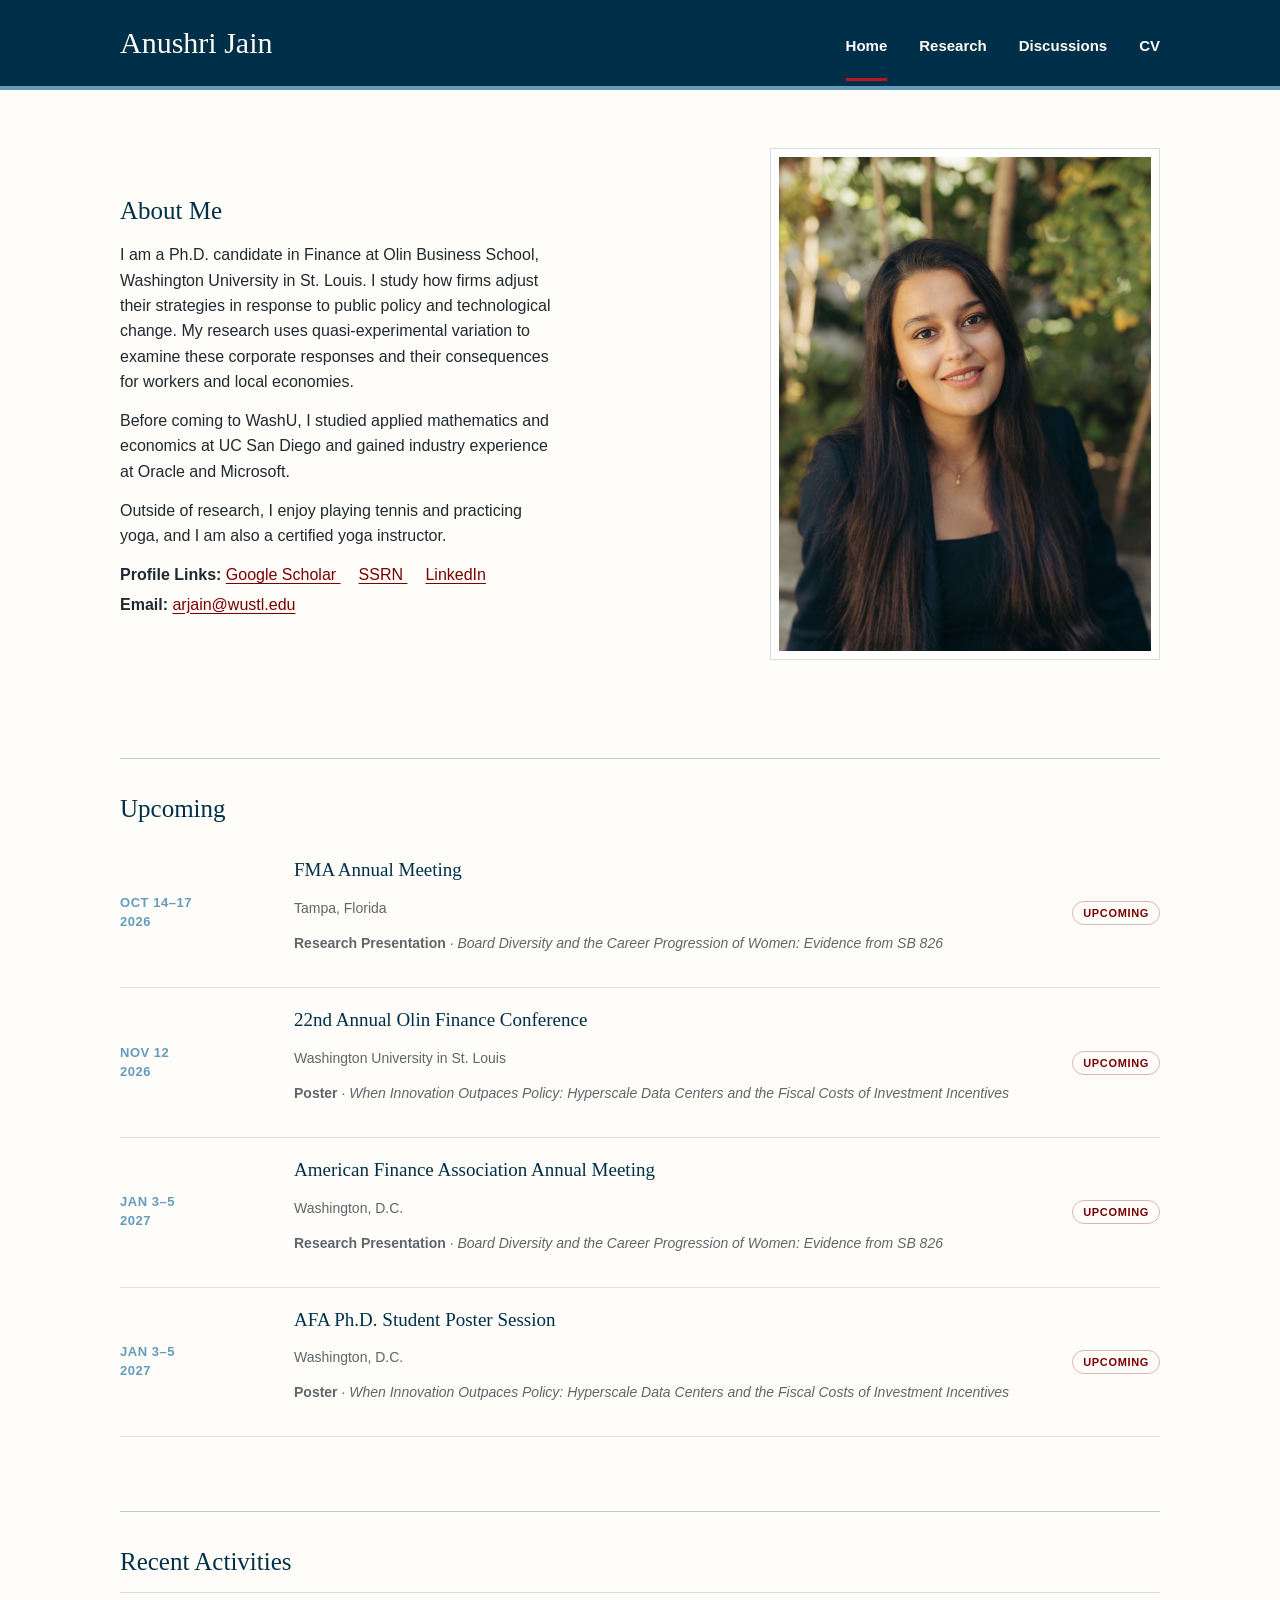
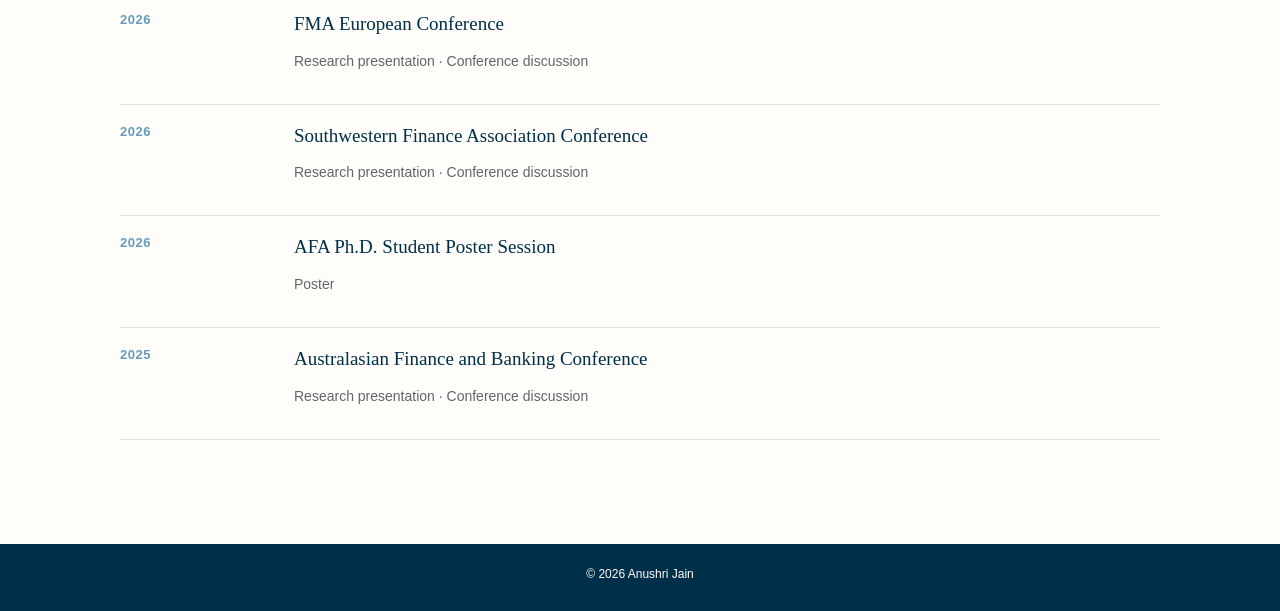
==== index.html @ 25ec815a "mild edits" ====
<!doctype html>
<html lang="en">
<head>
  <meta charset="utf-8">
  <meta name="viewport" content="width=device-width, initial-scale=1">

  <meta
    name="description"
    content="Anushri Jain is a Finance Ph.D. candidate at Washington University in St. Louis."
  >

  <title>Anushri Jain</title>

  <link rel="icon" href="/favicon.svg" type="image/svg+xml">
  <link rel="stylesheet" href="/styles.css?v=20260819-3">

  <style>

    .top-header{
      width:100%;
      background:#003049;
      color:#FFFCF7;
      border-bottom:4px solid #669BBC;
    }

    .top-header-inner{
      width:min(1040px,calc(100% - 44px));
      margin:0 auto;
      min-height:86px;
      display:flex;
      align-items:center;
      justify-content:space-between;
      gap:36px;
    }

    .header-name{
      color:#FFFCF7!important;
      text-decoration:none!important;
      font-family:Georgia,"Times New Roman",serif;
      font-size:30px;
      font-weight:400;
      line-height:1.2;
      white-space:nowrap;
    }

    .header-nav{
      display:flex;
      align-items:center;
      justify-content:flex-end;
      gap:32px;
      margin-left:auto;
    }

    .header-nav a{
      color:#FFFCF7!important;
      text-decoration:none!important;
      font:600 15px Arial,Helvetica,sans-serif;
      padding:31px 0 24px;
      border-bottom:3px solid transparent;
      white-space:nowrap;
    }

    .header-nav a:hover{
      color:#fff!important;
      border-bottom-color:#669BBC;
    }

    .header-nav a[aria-current="page"]{
      color:#fff!important;
      border-bottom-color:#C1121F;
    }


    /* ---------- Activities ---------- */

    .activity-section{
      margin-top:42px;
    }

    .activity-section h2{
      margin-bottom:10px;
    }

    .activity-list{
      border-top:1px solid rgba(0,48,73,.16);
    }

    .activity-item{
      display:grid;
      grid-template-columns:150px 1fr;
      gap:24px;
      padding:18px 0;
      border-bottom:1px solid rgba(0,48,73,.13);
      align-items:start;
    }

    .activity-date{
      color:#669BBC;
      font:700 13px Arial,Helvetica,sans-serif;
      letter-spacing:.04em;
      text-transform:uppercase;
      line-height:1.45;
    }

    .activity-title{
      margin:0 0 5px;
      color:#003049;
      font-family:Georgia,"Times New Roman",serif;
      font-size:19px;
      line-height:1.35;
    }

    .activity-meta{
      margin:0;
      color:#5f666b;
      font-size:14px;
      line-height:1.5;
    }


    /* ---------- Upcoming ---------- */

    .upcoming-item{
      display:grid;
      grid-template-columns:150px 1fr auto;
      gap:24px;
      padding:19px 0;
      border-bottom:1px solid rgba(0,48,73,.13);
      align-items:center;
    }

    .upcoming-item:first-child{
      border-top:1px solid rgba(0,48,73,.16);
    }

    .upcoming-place{
      margin:4px 0 0;
      color:#5f666b;
      font-size:14px;
    }

    .upcoming-badge{
      color:#780000;
      border:1px solid rgba(120,0,0,.28);
      border-radius:999px;
      padding:5px 10px;
      font:700 11px Arial,Helvetica,sans-serif;
      letter-spacing:.06em;
      text-transform:uppercase;
      white-space:nowrap;
    }


    /* Desktop alignment:
       divider lines end at same right edge as portrait */

    @media(min-width:761px){

      .content-block{
        max-width:100%;
      }

      .content-block > p{
        max-width:850px;
      }

    }


    /* ---------- Mobile ---------- */

    @media(max-width:760px){

      .top-header-inner{
        width:min(100% - 28px,1040px);
        padding:17px 0 0;
        min-height:auto;
        flex-direction:column;
        align-items:flex-start;
        gap:6px;
      }

      .header-nav{
        width:100%;
        margin-left:0;
        justify-content:flex-start;
        gap:20px;
        overflow-x:auto;
      }

      .header-nav a{
        padding:12px 0 11px;
      }

      .header-name{
        font-size:27px;
      }

      .activity-item,
      .upcoming-item{
        grid-template-columns:1fr;
        gap:7px;
      }

      .upcoming-badge{
        justify-self:start;
      }

    }

  </style>
</head>


<body>


  <!-- HEADER -->

  <header class="top-header">

    <div class="top-header-inner">

      <a class="header-name" href="/">
        Anushri Jain
      </a>

      <nav class="header-nav" aria-label="Main navigation">

        <a href="/" aria-current="page">
          Home
        </a>

        <a href="/research/">
          Research
        </a>

        <a href="/discussions/">
          Discussions
        </a>

        <a href="/cv/">
          CV
        </a>

      </nav>

    </div>

  </header>



  <main class="page">


    <!-- ABOUT -->

    <section class="home-intro">

      <div class="home-about">

        <h1 class="section-title">
          About Me
        </h1>


        <p class="home-about-copy">

          I am a Ph.D. candidate in Finance at Olin Business School,
          Washington University in St. Louis. I study how firms adjust
          their strategies in response to public policy and technological
          change. My research uses quasi-experimental variation to examine
          these corporate responses and their consequences for workers and
          local economies.

        </p>


        <p class="home-about-copy">

          Before coming to WashU, I studied applied mathematics and economics
          at UC San Diego and gained industry experience at Oracle and Microsoft.

        </p>

        <p class="home-about-copy">

          Outside of research, I enjoy playing tennis and practicing yoga,
          and I am also a certified yoga instructor.

        </p>


        <p class="profile-row">

          <strong>Profile Links:</strong>

          <span>
            <a
              href="https://scholar.google.com/citations?hl=en&amp;user=pGhAbaEAAAAJ"
            >
              Google Scholar
            </a>
          </span>

          <span>
            <a
              href="https://papers.ssrn.com/sol3/cf_dev/AbsByAuth.cfm?per_id=6646426"
            >
              SSRN
            </a>
          </span>

          <span>
            <a
              href="https://www.linkedin.com/in/anushri-jain-827964139/"
            >
              LinkedIn
            </a>
          </span>

        </p>


        <p class="home-email">

          <strong>Email:</strong>

          <a href="mailto:arjain@wustl.edu">
            arjain@wustl.edu
          </a>

        </p>

      </div>


      <div class="portrait-wrap">

        <img
          src="/assets/anushri-jain.jpg"
          alt="Portrait of Anushri Jain"
        >

      </div>

    </section>



    <!-- UPCOMING -->

    <section class="content-block activity-section">

      <h2>
        Upcoming
      </h2>



      <!-- FMA ANNUAL MEETING -->

      <div class="upcoming-item">

        <div class="activity-date">

          Oct 14–17<br>
          2026

        </div>


        <div>

          <p class="activity-title">
            FMA Annual Meeting
          </p>

          <p class="upcoming-place">
            Tampa, Florida
          </p>

          <p class="activity-meta">

            <strong>
              Research Presentation
            </strong>

            ·

            <em>
              Board Diversity and the Career Progression of Women:
              Evidence from SB 826
            </em>

          </p>

        </div>


        <span class="upcoming-badge">
          Upcoming
        </span>

      </div>



      <!-- OLIN FINANCE CONFERENCE -->

      <div class="upcoming-item">

        <div class="activity-date">

          Nov 12<br>
          2026

        </div>


        <div>

          <p class="activity-title">
            22nd Annual Olin Finance Conference
          </p>

          <p class="upcoming-place">
            Washington University in St. Louis
          </p>

          <p class="activity-meta">

            <strong>
              Poster
            </strong>

            ·

            <em>
              When Innovation Outpaces Policy:
              Hyperscale Data Centers and the Fiscal Costs of Investment Incentives
            </em>

          </p>

        </div>


        <span class="upcoming-badge">
          Upcoming
        </span>

      </div>



      <!-- AFA ANNUAL MEETING -->

      <div class="upcoming-item">

        <div class="activity-date">

          Jan 3–5<br>
          2027

        </div>


        <div>

          <p class="activity-title">
            American Finance Association Annual Meeting
          </p>

          <p class="upcoming-place">
            Washington, D.C.
          </p>

          <p class="activity-meta">

            <strong>
              Research Presentation
            </strong>

            ·

            <em>
              Board Diversity and the Career Progression of Women:
              Evidence from SB 826
            </em>

          </p>

        </div>


        <span class="upcoming-badge">
          Upcoming
        </span>

      </div>



      <!-- AFA PHD STUDENT POSTER SESSION -->

      <div class="upcoming-item">

        <div class="activity-date">

          Jan 3–5<br>
          2027

        </div>


        <div>

          <p class="activity-title">
            AFA Ph.D. Student Poster Session
          </p>

          <p class="upcoming-place">
            Washington, D.C.
          </p>

          <p class="activity-meta">

            <strong>
              Poster
            </strong>

            ·

            <em>
              When Innovation Outpaces Policy:
              Hyperscale Data Centers and the Fiscal Costs of Investment Incentives
            </em>

          </p>

        </div>


        <span class="upcoming-badge">
          Upcoming
        </span>

      </div>


    </section>



    <!-- RECENT ACTIVITIES -->

    <section class="content-block activity-section">

      <h2>
        Recent Activities
      </h2>


      <div class="activity-list">


        <!-- FMA EUROPE -->

        <div class="activity-item">

          <div class="activity-date">
            2026
          </div>


          <div>

            <p class="activity-title">
              FMA European Conference
            </p>

            <p class="activity-meta">
              Research presentation · Conference discussion
            </p>

          </div>

        </div>



        <!-- SWFA -->

        <div class="activity-item">

          <div class="activity-date">
            2026
          </div>


          <div>

            <p class="activity-title">
              Southwestern Finance Association Conference
            </p>

            <p class="activity-meta">
              Research presentation · Conference discussion
            </p>

          </div>

        </div>



        <!-- AFA POSTER -->

        <div class="activity-item">

          <div class="activity-date">
            2026
          </div>


          <div>

            <p class="activity-title">
              AFA Ph.D. Student Poster Session
            </p>

            <p class="activity-meta">
              Poster
            </p>

          </div>

        </div>



        <!-- AUSTRALASIAN -->

        <div class="activity-item">

          <div class="activity-date">
            2025
          </div>


          <div>

            <p class="activity-title">
              Australasian Finance and Banking Conference
            </p>

            <p class="activity-meta">
              Research presentation · Conference discussion
            </p>

          </div>

        </div>


      </div>

    </section>


  </main>



  <footer class="footer">

    © 2026 Anushri Jain

  </footer>


</body>
</html>
---- styles.css ----
:root {
  --cream: #FFFDF9;
  --navy: #003049;
  --blue: #669BBC;
  --red: #C1121F;
  --deep-red: #780000;
  --text: #1f2930;
  --muted: #5f666b;
  --line: rgba(0,48,73,.25);
  --max: 1040px;
}

* { box-sizing: border-box; }
html { scroll-behavior: smooth; }
body {
  margin: 0;
  background: var(--cream);
  color: var(--text);
  font-family: Arial, Helvetica, sans-serif;
  font-size: 16px;
  line-height: 1.58;
}

a { color: var(--deep-red); text-decoration: underline; text-underline-offset: 3px; }
a:hover { color: var(--red); }
img { max-width: 100%; display: block; }

/* Unified top header */
.top-header {
  width: 100%;
  background: var(--navy);
  color: var(--cream);
  border-bottom: 5px solid var(--blue);
}
.top-header-inner {
  width: min(var(--max), calc(100% - 44px));
  margin: 0 auto;
  min-height: 92px;
  display: flex;
  align-items: center;
  justify-content: space-between;
  gap: 36px;
}
.header-name {
  color: var(--cream);
  text-decoration: none;
  font-family: Georgia, "Times New Roman", serif;
  font-size: 30px;
  font-weight: 400;
  line-height: 1.2;
}
.header-name:hover { color: var(--cream); }
.header-nav {
  display: flex;
  align-items: center;
  gap: 32px;
  font-size: 15px;
}
.header-nav a {
  color: var(--cream);
  text-decoration: none;
  padding: 34px 0 27px;
  border-bottom: 3px solid transparent;
  font-weight: 600;
}
.header-nav a:hover {
  color: #ffffff;
  border-bottom-color: var(--blue);
}
.header-nav a[aria-current="page"] {
  color: #ffffff;
  border-bottom-color: var(--red);
}

.page {
  width: min(var(--max), calc(100% - 44px));
  margin: 0 auto;
  padding: 48px 0 72px;
}

.home-intro {
  display: grid;
  grid-template-columns: 0.92fr 1.08fr;
  gap: 72px;
  align-items: center;
  padding: 10px 0 56px;
}
.home-name {
  margin: 0 0 16px;
  color: var(--navy);
  font-family: Georgia, "Times New Roman", serif;
  font-size: clamp(36px, 5vw, 50px);
  font-weight: 400;
  line-height: 1.15;
}
.home-role, .home-affiliation {
  margin: 0 0 12px;
  font-family: Georgia, "Times New Roman", serif;
  font-size: 20px;
  line-height: 1.5;
}
.home-role { color: var(--deep-red); }
.home-affiliation { margin-bottom: 0; color: var(--navy); }
.home-about-copy { margin: 0 0 14px; }
.home-about .profile-row { margin: 0; }
.home-email { margin: 4px 0 0; }
.portrait-wrap {
  justify-self: end;
  width: min(100%, 390px);
  padding: 8px;
  background: #FFFFFF;
  border: 1px solid rgba(0,48,73,.16);
}
.portrait-wrap img {
  width: 100%;
  aspect-ratio: 1205 / 1600;
  object-fit: cover;
  object-position: center 35%;
}

.content-block {
  max-width: 850px;
  padding: 30px 0 32px;
  border-top: 1px solid var(--line);
}
.content-block h2, .section-title {
  margin: 0 0 12px;
  color: var(--navy);
  font-family: Georgia, "Times New Roman", serif;
  font-size: 25px;
  font-weight: 400;
}
.content-block p { margin: 0 0 14px; }
.profile-row { margin-top: 4px; }
.profile-row span { margin-right: 18px; }
.recent p { margin-bottom: 8px; }
.contact p { margin-bottom: 3px; }

.simple-page-header { padding: 8px 0 26px; max-width: 850px; }
.simple-page-header h1 {
  margin: 0 0 10px;
  color: var(--navy);
  font-family: Georgia, "Times New Roman", serif;
  font-size: 38px;
  font-weight: 400;
}
.simple-page-header p { margin: 0; color: var(--muted); }

.paper, .discussion, .cv-section {
  max-width: 850px;
  padding: 26px 0;
  border-top: 1px solid var(--line);
}
.paper h2, .discussion h2, .cv-section h2 {
  margin: 0 0 7px;
  color: var(--navy);
  font-family: Georgia, "Times New Roman", serif;
  font-size: 22px;
  font-weight: 400;
}
.paper p, .discussion p, .cv-section p { margin: 6px 0; }
.coauthors { color: var(--muted); font-style: italic; }
.label { color: var(--navy); font-weight: 700; }
.year { color: var(--muted); font-size: 14px; }
.cv-link { margin-top: 8px; }

.footer {
  width: 100%;
  margin: 0;
  padding: 20px 22px 28px;
  border-top: 1px solid var(--line);
  color: var(--cream);
  background: var(--navy);
  text-align: center;
  font-size: 12px;
}

@media (max-width: 760px) {
  .top-header-inner {
    min-height: auto;
    padding: 20px 0 0;
    flex-direction: column;
    align-items: flex-start;
    gap: 6px;
  }
  .header-name { font-size: 27px; }
  .header-nav {
    width: 100%;
    gap: 20px;
    overflow-x: auto;
  }
  .header-nav a {
    padding: 14px 0 12px;
    white-space: nowrap;
  }
  .page { padding-top: 32px; }
  .home-intro { grid-template-columns: 1fr; gap: 32px; padding-top: 4px; }
  .portrait-wrap { justify-self: start; width: min(84vw, 390px); }
  .home-role, .home-affiliation { font-size: 18px; }
}
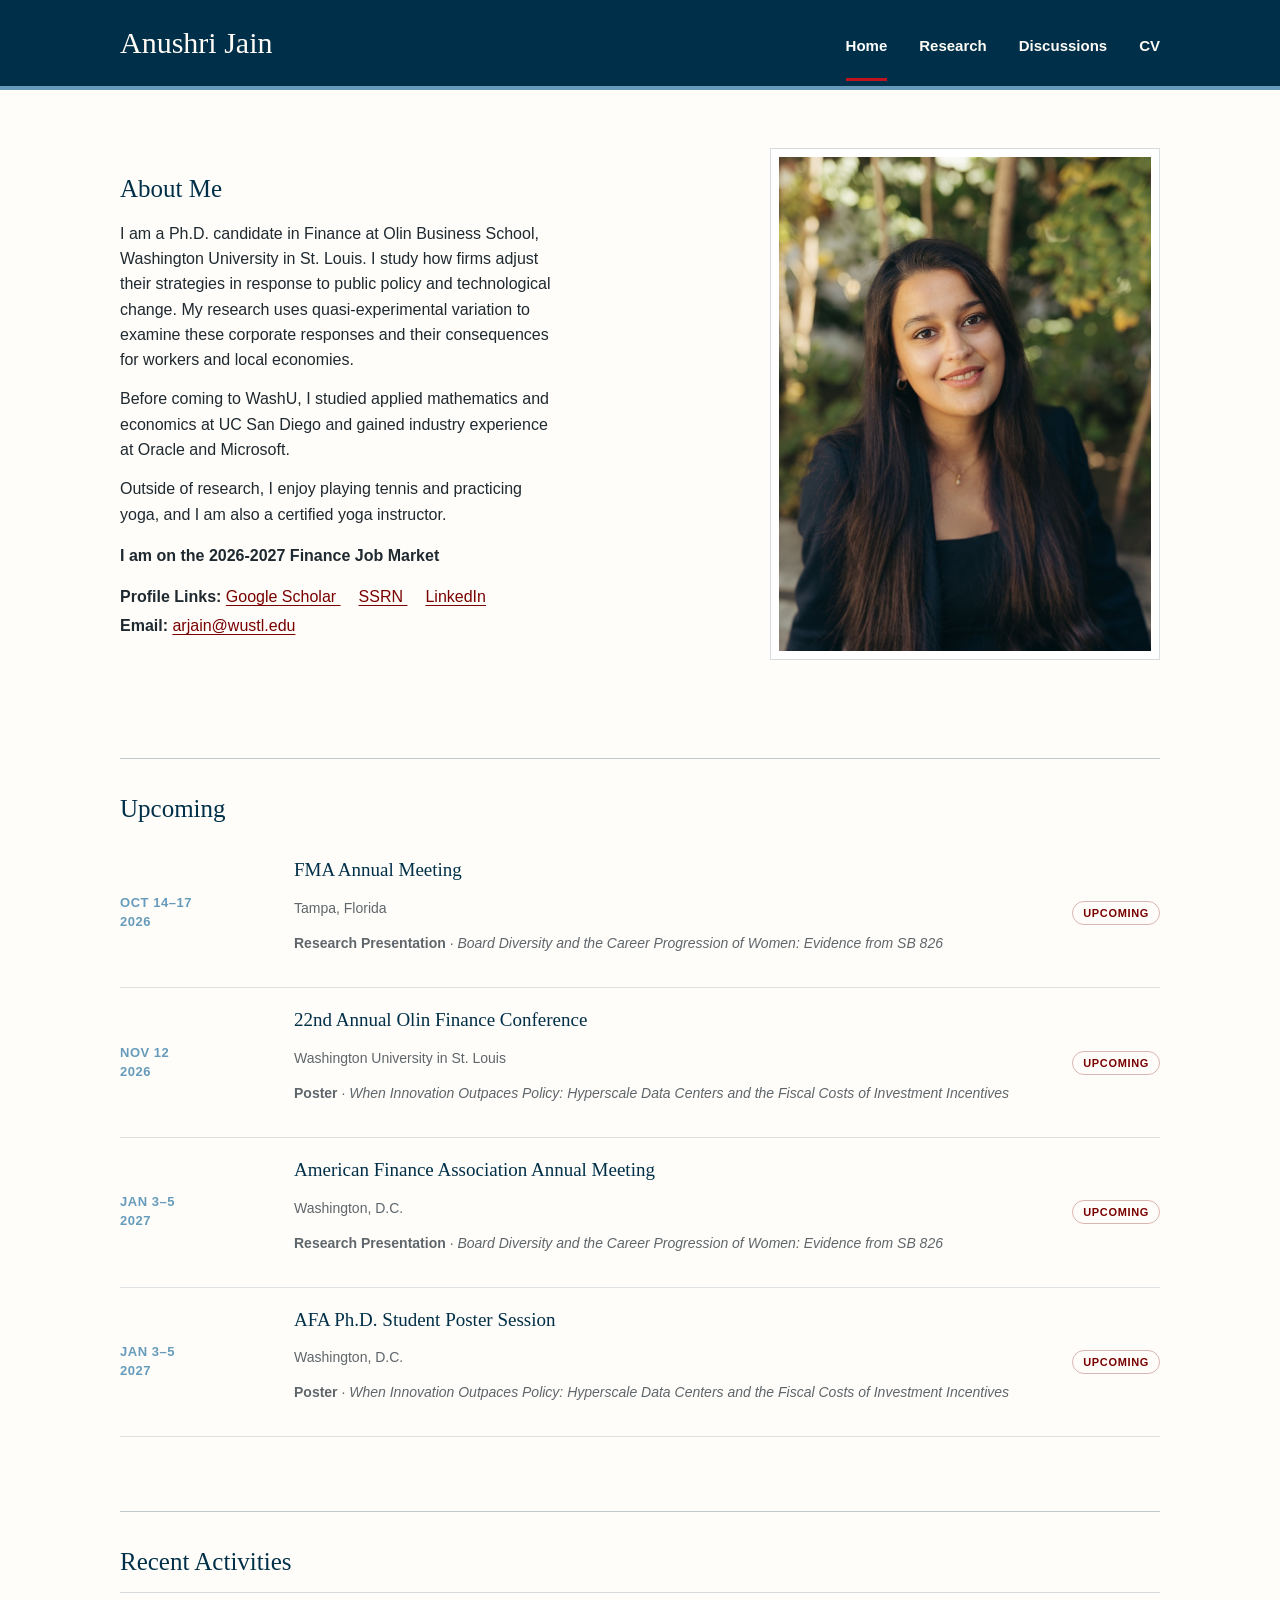
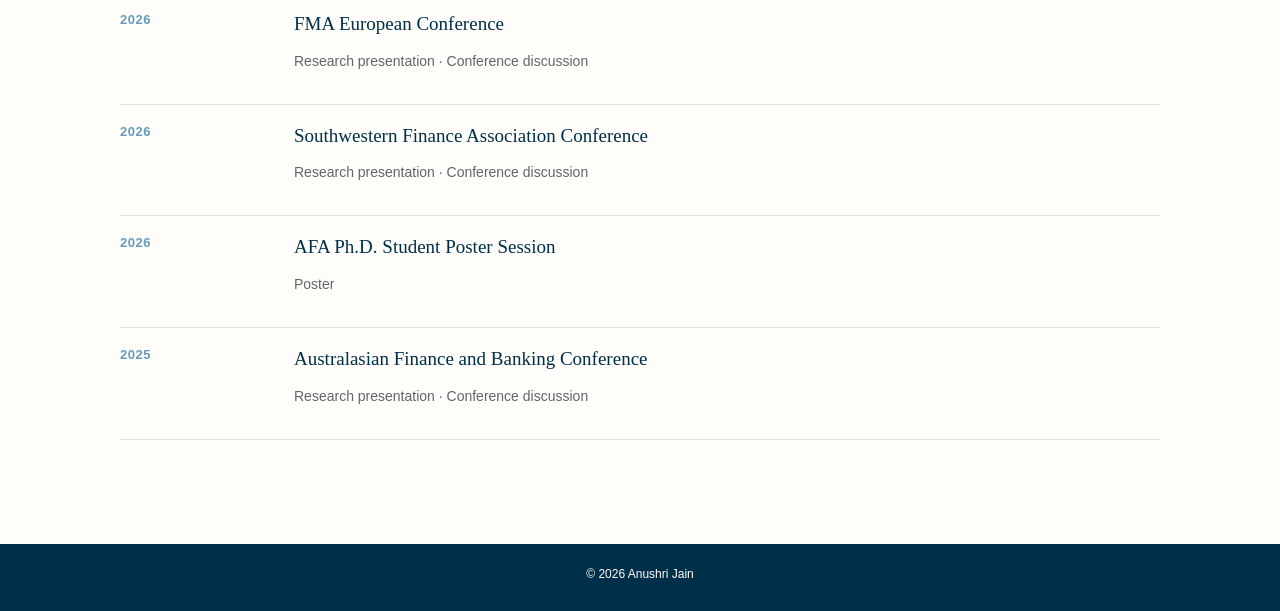
==== commit be14c240: "Update index.html" ====
--- a/index.html
+++ b/index.html
@@ -292,6 +292,11 @@
         </p>
 
 
+        <p class="home-job-market">
+          <strong>I am on the 2026-2027 Finance Job Market</strong>
+        </p>
+
+
         <p class="profile-row">
 
           <strong>Profile Links:</strong>
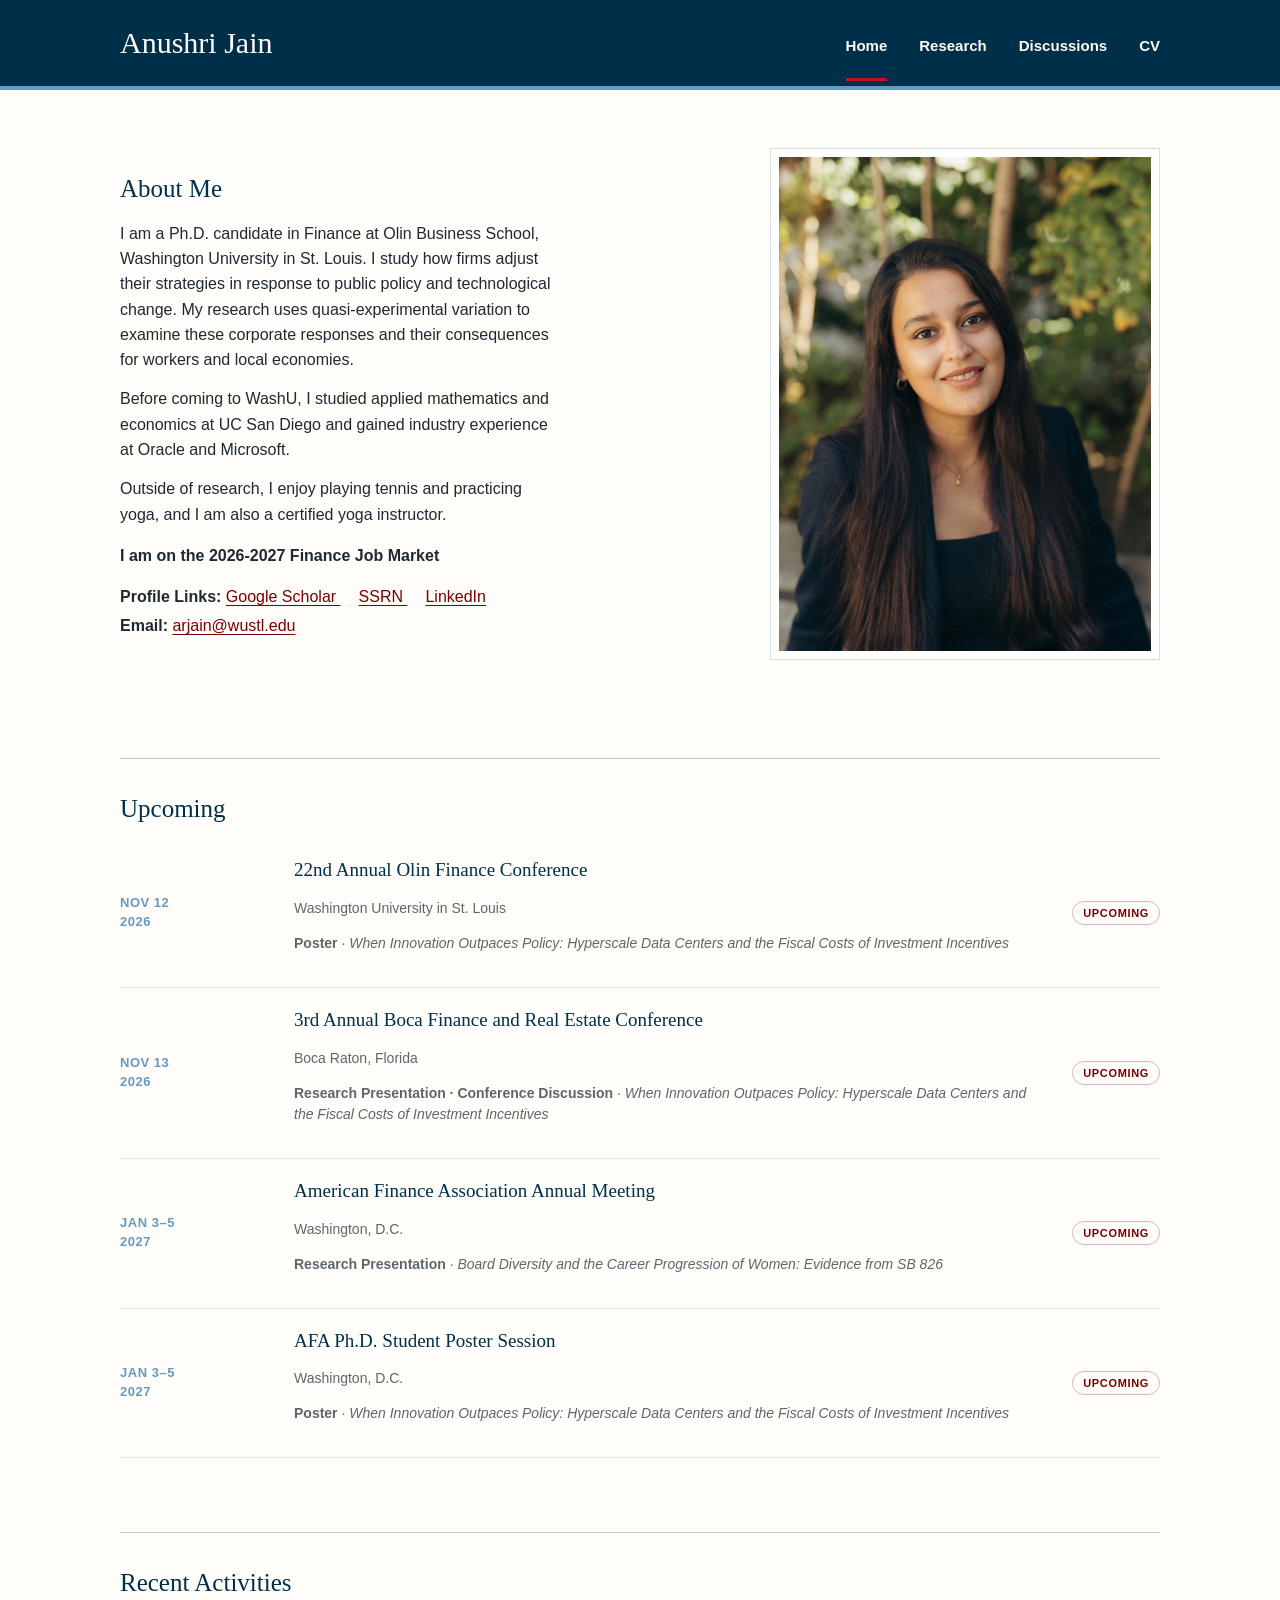
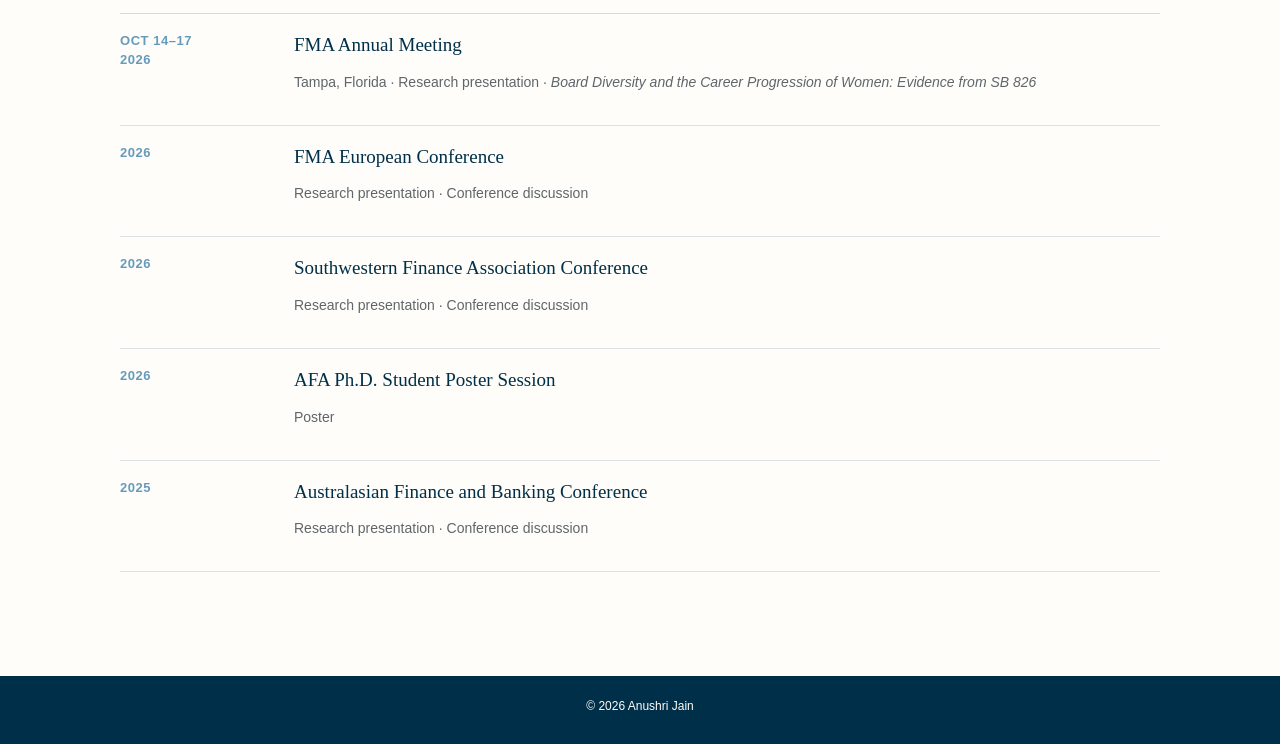
==== commit d2b75900: "Update index.html" ====
--- a/index.html
+++ b/index.html
@@ -364,13 +364,13 @@
 
 
 
-      <!-- FMA ANNUAL MEETING -->
+      <!-- OLIN FINANCE CONFERENCE -->
 
       <div class="upcoming-item">
 
         <div class="activity-date">
 
-          Oct 14–17<br>
+          Nov 12<br>
           2026
 
         </div>
@@ -379,11 +379,107 @@
         <div>
 
           <p class="activity-title">
-            FMA Annual Meeting
+            22nd Annual Olin Finance Conference
           </p>
 
           <p class="upcoming-place">
-            Tampa, Florida
+            Washington University in St. Louis
+          </p>
+
+          <p class="activity-meta">
+
+            <strong>
+              Poster
+            </strong>
+
+            ·
+
+            <em>
+              When Innovation Outpaces Policy:
+              Hyperscale Data Centers and the Fiscal Costs of Investment Incentives
+            </em>
+
+          </p>
+
+        </div>
+
+
+        <span class="upcoming-badge">
+          Upcoming
+        </span>
+
+      </div>
+
+
+
+      <!-- BOCA FINANCE AND REAL ESTATE CONFERENCE -->
+
+      <div class="upcoming-item">
+
+        <div class="activity-date">
+
+          Nov 13<br>
+          2026
+
+        </div>
+
+
+        <div>
+
+          <p class="activity-title">
+            3rd Annual Boca Finance and Real Estate Conference
+          </p>
+
+          <p class="upcoming-place">
+            Boca Raton, Florida
+          </p>
+
+          <p class="activity-meta">
+
+            <strong>
+              Research Presentation · Conference Discussion
+            </strong>
+
+            ·
+
+            <em>
+              When Innovation Outpaces Policy:
+              Hyperscale Data Centers and the Fiscal Costs of Investment Incentives
+            </em>
+
+          </p>
+
+        </div>
+
+
+        <span class="upcoming-badge">
+          Upcoming
+        </span>
+
+      </div>
+
+
+
+      <!-- AFA ANNUAL MEETING -->
+
+      <div class="upcoming-item">
+
+        <div class="activity-date">
+
+          Jan 3–5<br>
+          2027
+
+        </div>
+
+
+        <div>
+
+          <p class="activity-title">
+            American Finance Association Annual Meeting
+          </p>
+
+          <p class="upcoming-place">
+            Washington, D.C.
           </p>
 
           <p class="activity-meta">
@@ -412,14 +508,14 @@
 
 
 
-      <!-- OLIN FINANCE CONFERENCE -->
+      <!-- AFA PHD STUDENT POSTER SESSION -->
 
       <div class="upcoming-item">
 
         <div class="activity-date">
 
-          Nov 12<br>
-          2026
+          Jan 3–5<br>
+          2027
 
         </div>
 
@@ -427,11 +523,11 @@
         <div>
 
           <p class="activity-title">
-            22nd Annual Olin Finance Conference
+            AFA Ph.D. Student Poster Session
           </p>
 
           <p class="upcoming-place">
-            Washington University in St. Louis
+            Washington, D.C.
           </p>
 
           <p class="activity-meta">
@@ -459,102 +555,6 @@
       </div>
 
 
-
-      <!-- AFA ANNUAL MEETING -->
-
-      <div class="upcoming-item">
-
-        <div class="activity-date">
-
-          Jan 3–5<br>
-          2027
-
-        </div>
-
-
-        <div>
-
-          <p class="activity-title">
-            American Finance Association Annual Meeting
-          </p>
-
-          <p class="upcoming-place">
-            Washington, D.C.
-          </p>
-
-          <p class="activity-meta">
-
-            <strong>
-              Research Presentation
-            </strong>
-
-            ·
-
-            <em>
-              Board Diversity and the Career Progression of Women:
-              Evidence from SB 826
-            </em>
-
-          </p>
-
-        </div>
-
-
-        <span class="upcoming-badge">
-          Upcoming
-        </span>
-
-      </div>
-
-
-
-      <!-- AFA PHD STUDENT POSTER SESSION -->
-
-      <div class="upcoming-item">
-
-        <div class="activity-date">
-
-          Jan 3–5<br>
-          2027
-
-        </div>
-
-
-        <div>
-
-          <p class="activity-title">
-            AFA Ph.D. Student Poster Session
-          </p>
-
-          <p class="upcoming-place">
-            Washington, D.C.
-          </p>
-
-          <p class="activity-meta">
-
-            <strong>
-              Poster
-            </strong>
-
-            ·
-
-            <em>
-              When Innovation Outpaces Policy:
-              Hyperscale Data Centers and the Fiscal Costs of Investment Incentives
-            </em>
-
-          </p>
-
-        </div>
-
-
-        <span class="upcoming-badge">
-          Upcoming
-        </span>
-
-      </div>
-
-
     </section>
 
 
@@ -571,6 +571,36 @@
       <div class="activity-list">
 
 
+        <!-- FMA ANNUAL MEETING -->
+
+        <div class="activity-item">
+
+          <div class="activity-date">
+            Oct 14–17<br>
+            2026
+          </div>
+
+
+          <div>
+
+            <p class="activity-title">
+              FMA Annual Meeting
+            </p>
+
+            <p class="activity-meta">
+              Tampa, Florida · Research presentation ·
+              <em>
+                Board Diversity and the Career Progression of Women:
+                Evidence from SB 826
+              </em>
+            </p>
+
+          </div>
+
+        </div>
+
+
+
         <!-- FMA EUROPE -->
 
         <div class="activity-item">
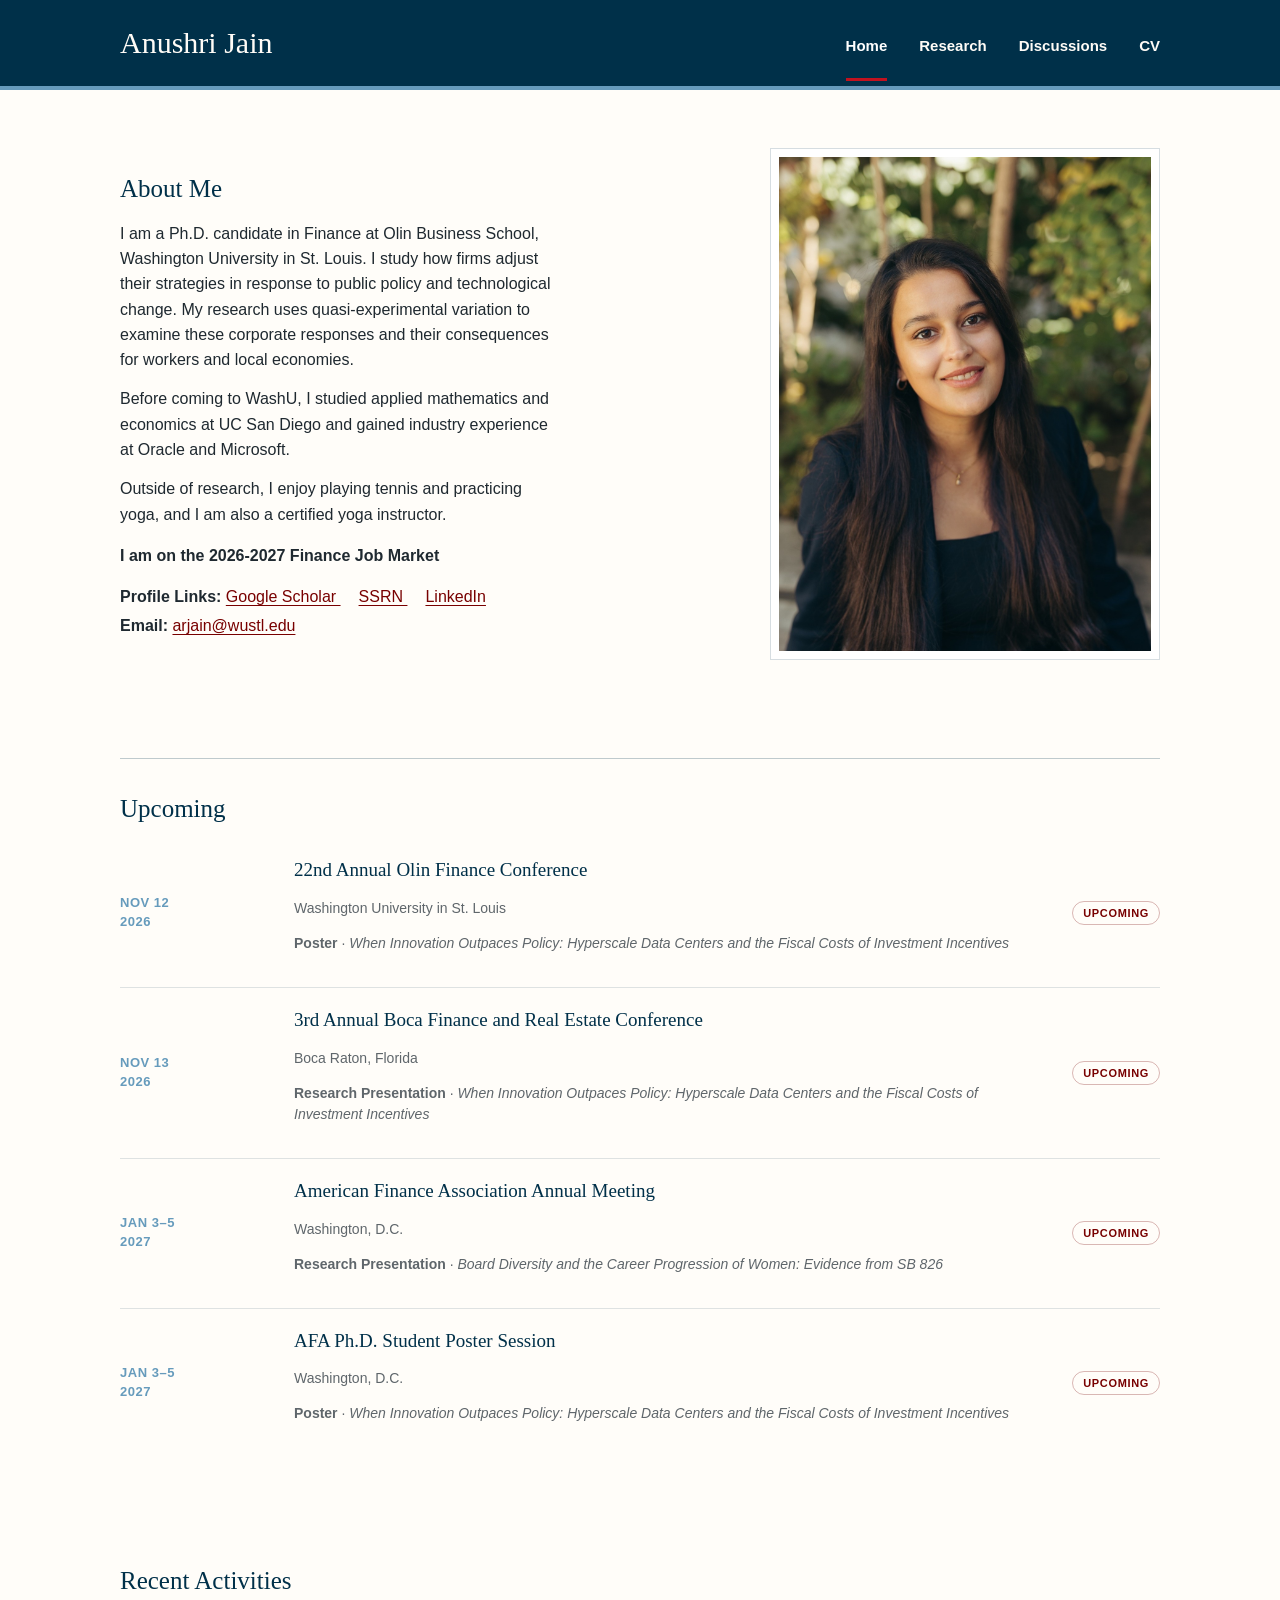
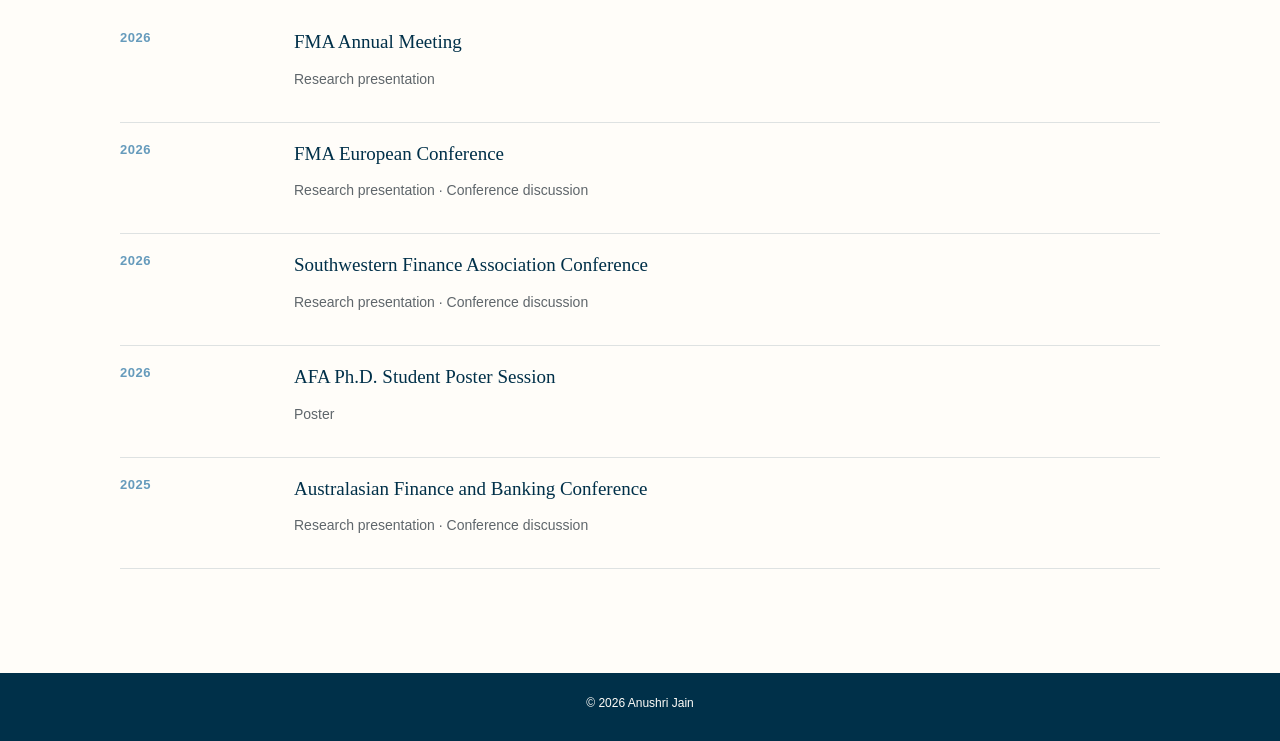
==== commit fe433f93: "updates" ====
--- a/index.html
+++ b/index.html
@@ -83,6 +83,19 @@
 
     .activity-list{
       border-top:1px solid rgba(0,48,73,.16);
+    }
+
+    /* The section spacing already separates Upcoming from Recent Activities. */
+    .upcoming-section .upcoming-item:last-child{
+      border-bottom:none;
+    }
+
+    .recent-section{
+      border-top:none;
+    }
+
+    .recent-section .activity-list{
+      border-top:none;
     }
 
     .activity-item{
@@ -356,7 +369,7 @@
 
     <!-- UPCOMING -->
 
-    <section class="content-block activity-section">
+    <section class="content-block activity-section upcoming-section">
 
       <h2>
         Upcoming
@@ -437,7 +450,7 @@
           <p class="activity-meta">
 
             <strong>
-              Research Presentation · Conference Discussion
+              Research Presentation
             </strong>
 
             ·
@@ -561,7 +574,7 @@
 
     <!-- RECENT ACTIVITIES -->
 
-    <section class="content-block activity-section">
+    <section class="content-block activity-section recent-section">
 
       <h2>
         Recent Activities
@@ -576,7 +589,6 @@
         <div class="activity-item">
 
           <div class="activity-date">
-            Oct 14–17<br>
             2026
           </div>
 
@@ -588,11 +600,7 @@
             </p>
 
             <p class="activity-meta">
-              Tampa, Florida · Research presentation ·
-              <em>
-                Board Diversity and the Career Progression of Women:
-                Evidence from SB 826
-              </em>
+              Research presentation
             </p>
 
           </div>
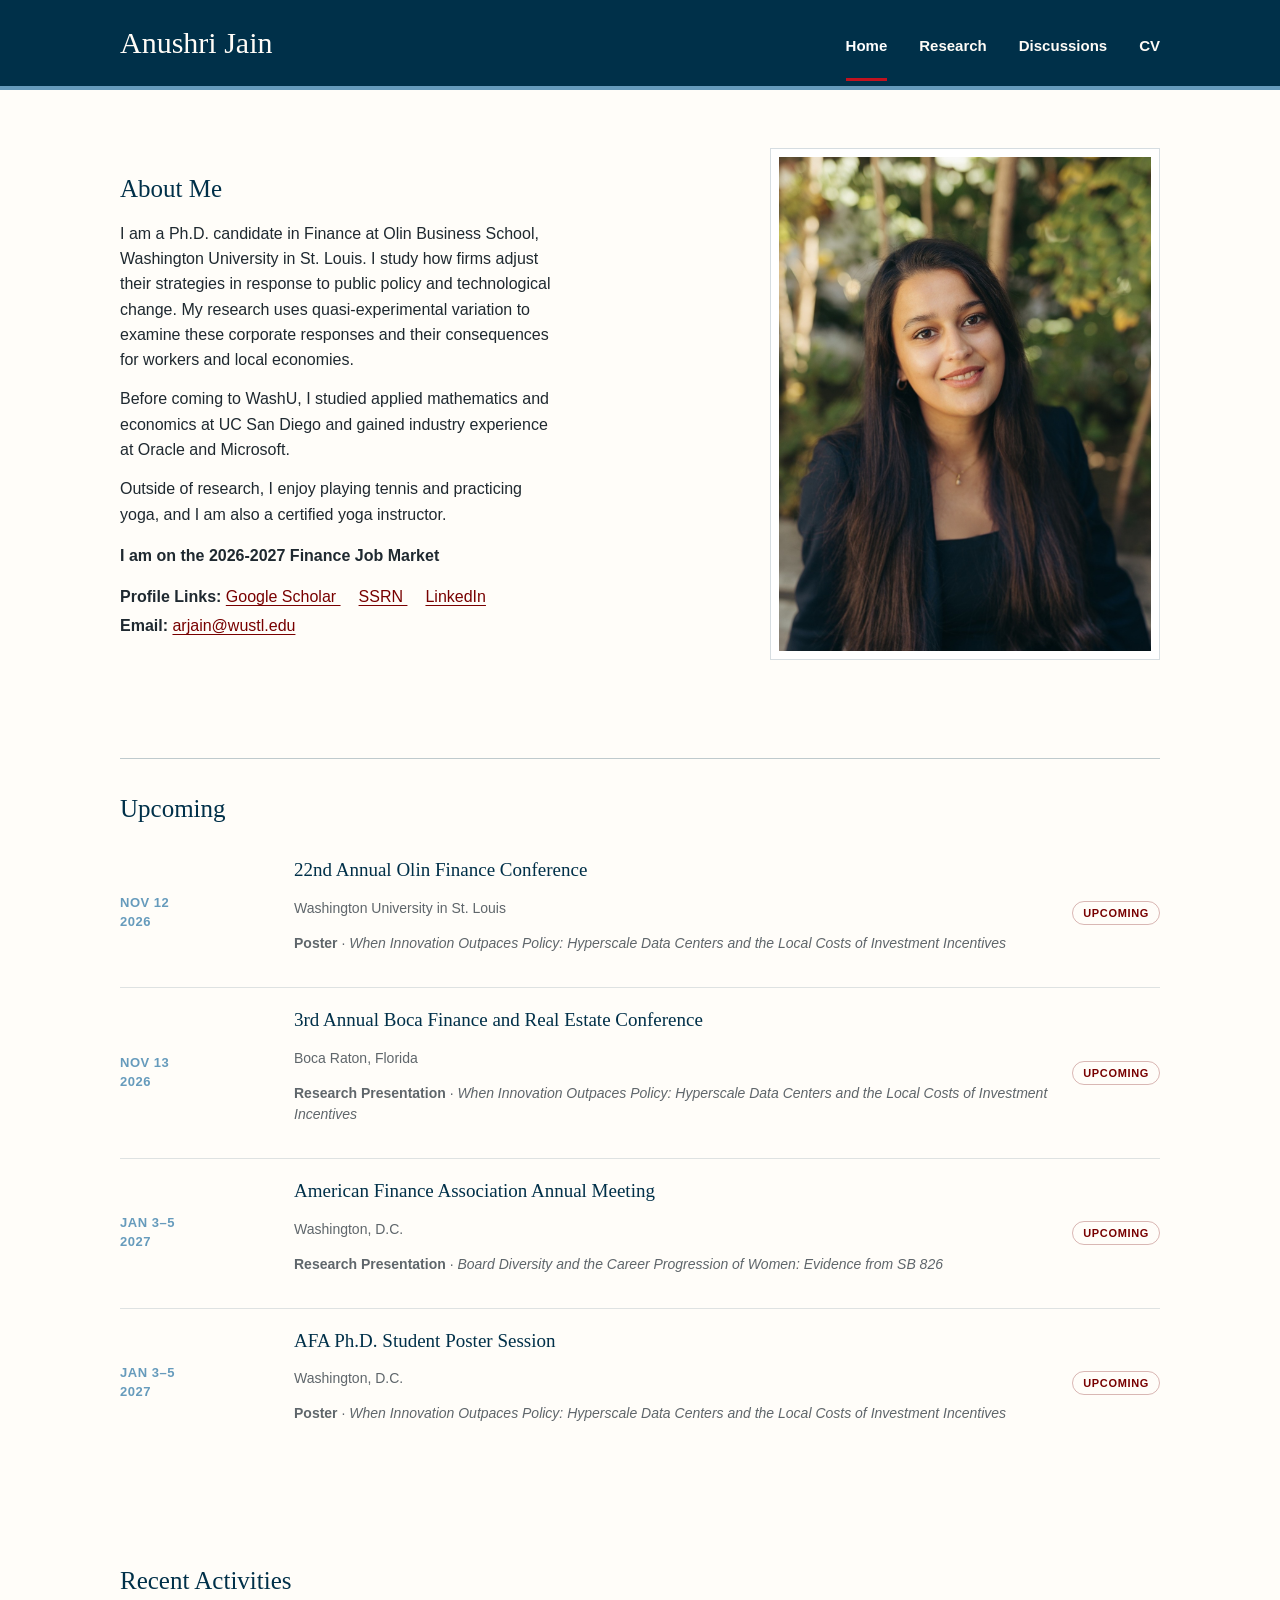
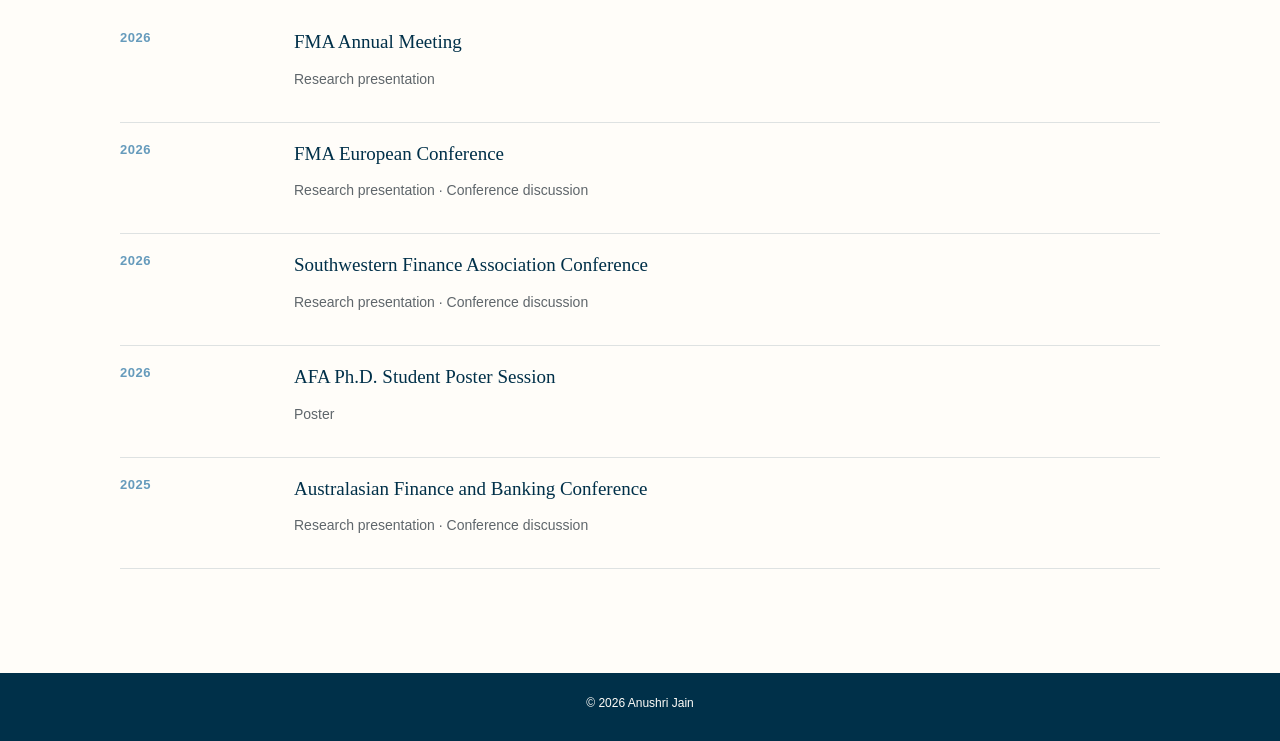
==== commit 35954917: "update" ====
--- a/index.html
+++ b/index.html
@@ -409,7 +409,7 @@
 
             <em>
               When Innovation Outpaces Policy:
-              Hyperscale Data Centers and the Fiscal Costs of Investment Incentives
+              Hyperscale Data Centers and the Local Costs of Investment Incentives
             </em>
 
           </p>
@@ -457,7 +457,7 @@
 
             <em>
               When Innovation Outpaces Policy:
-              Hyperscale Data Centers and the Fiscal Costs of Investment Incentives
+              Hyperscale Data Centers and the Local Costs of Investment Incentives
             </em>
 
           </p>
@@ -553,7 +553,7 @@
 
             <em>
               When Innovation Outpaces Policy:
-              Hyperscale Data Centers and the Fiscal Costs of Investment Incentives
+              Hyperscale Data Centers and the Local Costs of Investment Incentives
             </em>
 
           </p>
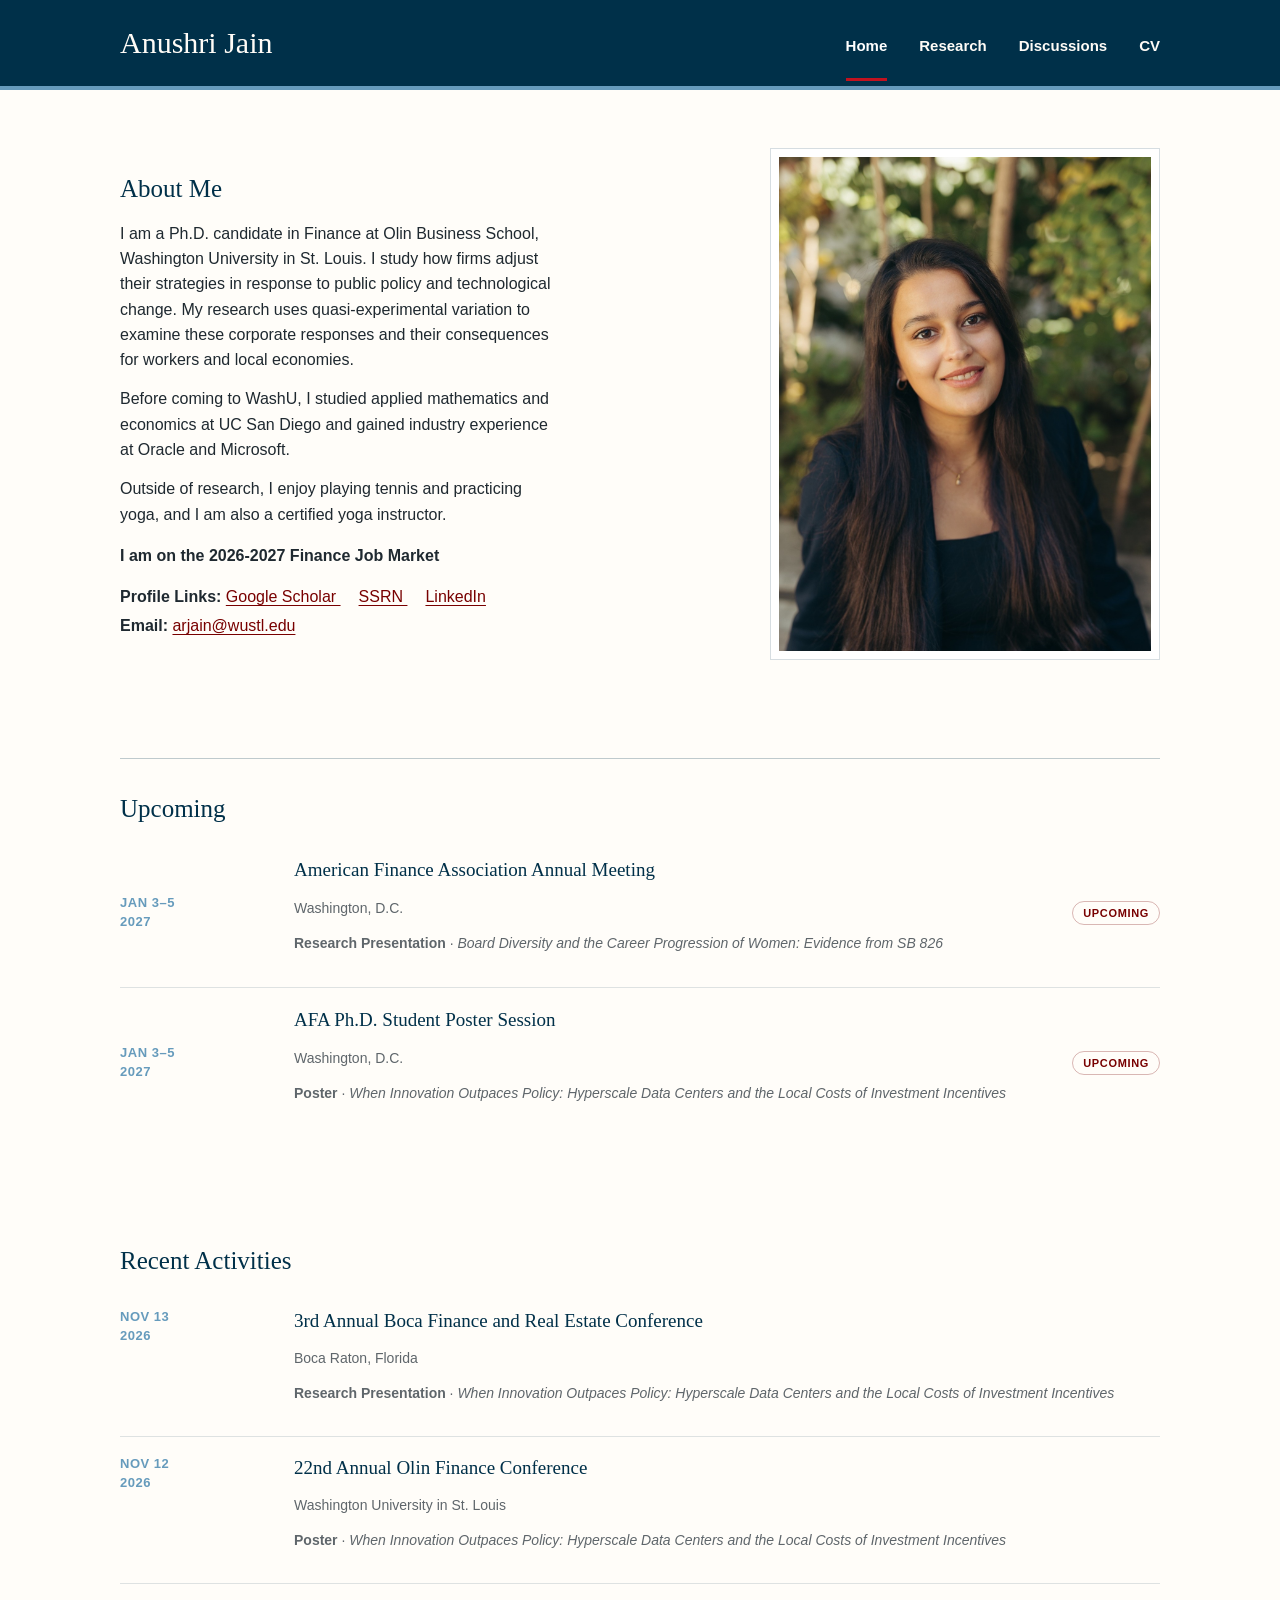
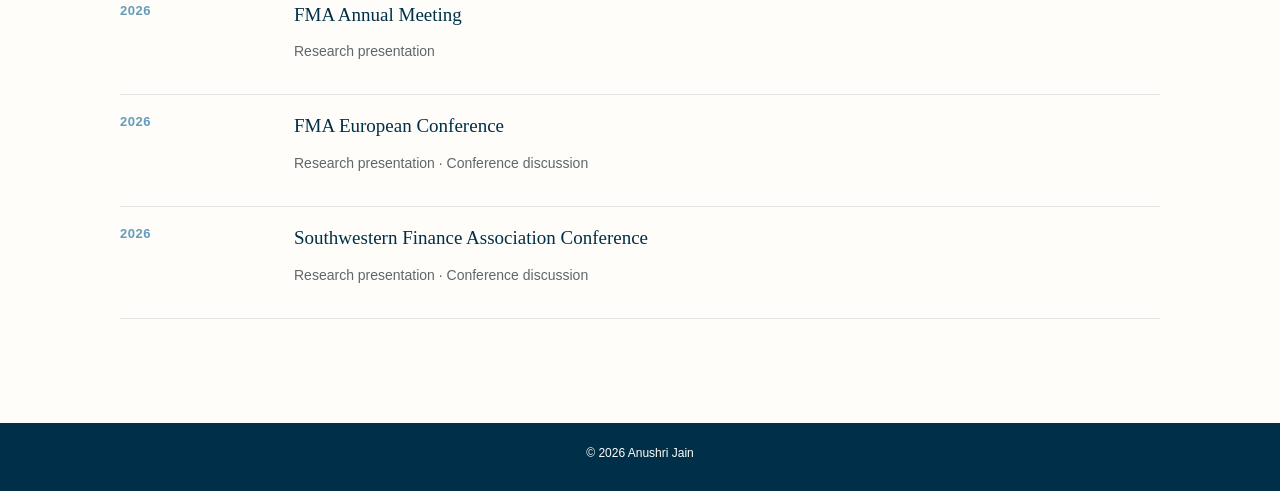
==== commit da4947cd: "Update SSRN citations and recent activities Point the board-diversity and EPS BibTeX citations to SS" ====
--- a/index.html
+++ b/index.html
@@ -377,14 +377,14 @@
 
 
 
-      <!-- OLIN FINANCE CONFERENCE -->
+      <!-- AFA ANNUAL MEETING -->
 
       <div class="upcoming-item">
 
         <div class="activity-date">
 
-          Nov 12<br>
-          2026
+          Jan 3–5<br>
+          2027
 
         </div>
 
@@ -392,11 +392,59 @@
         <div>
 
           <p class="activity-title">
-            22nd Annual Olin Finance Conference
+            American Finance Association Annual Meeting
           </p>
 
           <p class="upcoming-place">
-            Washington University in St. Louis
+            Washington, D.C.
+          </p>
+
+          <p class="activity-meta">
+
+            <strong>
+              Research Presentation
+            </strong>
+
+            ·
+
+            <em>
+              Board Diversity and the Career Progression of Women:
+              Evidence from SB 826
+            </em>
+
+          </p>
+
+        </div>
+
+
+        <span class="upcoming-badge">
+          Upcoming
+        </span>
+
+      </div>
+
+
+
+      <!-- AFA PHD STUDENT POSTER SESSION -->
+
+      <div class="upcoming-item">
+
+        <div class="activity-date">
+
+          Jan 3–5<br>
+          2027
+
+        </div>
+
+
+        <div>
+
+          <p class="activity-title">
+            AFA Ph.D. Student Poster Session
+          </p>
+
+          <p class="upcoming-place">
+            Washington, D.C.
           </p>
 
           <p class="activity-meta">
@@ -424,150 +472,6 @@
       </div>
 
 
-
-      <!-- BOCA FINANCE AND REAL ESTATE CONFERENCE -->
-
-      <div class="upcoming-item">
-
-        <div class="activity-date">
-
-          Nov 13<br>
-          2026
-
-        </div>
-
-
-        <div>
-
-          <p class="activity-title">
-            3rd Annual Boca Finance and Real Estate Conference
-          </p>
-
-          <p class="upcoming-place">
-            Boca Raton, Florida
-          </p>
-
-          <p class="activity-meta">
-
-            <strong>
-              Research Presentation
-            </strong>
-
-            ·
-
-            <em>
-              When Innovation Outpaces Policy:
-              Hyperscale Data Centers and the Local Costs of Investment Incentives
-            </em>
-
-          </p>
-
-        </div>
-
-
-        <span class="upcoming-badge">
-          Upcoming
-        </span>
-
-      </div>
-
-
-
-      <!-- AFA ANNUAL MEETING -->
-
-      <div class="upcoming-item">
-
-        <div class="activity-date">
-
-          Jan 3–5<br>
-          2027
-
-        </div>
-
-
-        <div>
-
-          <p class="activity-title">
-            American Finance Association Annual Meeting
-          </p>
-
-          <p class="upcoming-place">
-            Washington, D.C.
-          </p>
-
-          <p class="activity-meta">
-
-            <strong>
-              Research Presentation
-            </strong>
-
-            ·
-
-            <em>
-              Board Diversity and the Career Progression of Women:
-              Evidence from SB 826
-            </em>
-
-          </p>
-
-        </div>
-
-
-        <span class="upcoming-badge">
-          Upcoming
-        </span>
-
-      </div>
-
-
-
-      <!-- AFA PHD STUDENT POSTER SESSION -->
-
-      <div class="upcoming-item">
-
-        <div class="activity-date">
-
-          Jan 3–5<br>
-          2027
-
-        </div>
-
-
-        <div>
-
-          <p class="activity-title">
-            AFA Ph.D. Student Poster Session
-          </p>
-
-          <p class="upcoming-place">
-            Washington, D.C.
-          </p>
-
-          <p class="activity-meta">
-
-            <strong>
-              Poster
-            </strong>
-
-            ·
-
-            <em>
-              When Innovation Outpaces Policy:
-              Hyperscale Data Centers and the Local Costs of Investment Incentives
-            </em>
-
-          </p>
-
-        </div>
-
-
-        <span class="upcoming-badge">
-          Upcoming
-        </span>
-
-      </div>
-
-
     </section>
 
 
@@ -583,6 +487,67 @@
 
       <div class="activity-list">
 
+        <div class="activity-item">
+
+          <div class="activity-date">
+            Nov 13<br>
+            2026
+          </div>
+
+          <div>
+
+            <p class="activity-title">
+              3rd Annual Boca Finance and Real Estate Conference
+            </p>
+
+            <p class="activity-meta">
+              Boca Raton, Florida
+            </p>
+
+            <p class="activity-meta">
+              <strong>Research Presentation</strong>
+              ·
+              <em>
+                When Innovation Outpaces Policy:
+                Hyperscale Data Centers and the Local Costs of Investment Incentives
+              </em>
+            </p>
+
+          </div>
+
+        </div>
+
+
+        <div class="activity-item">
+
+          <div class="activity-date">
+            Nov 12<br>
+            2026
+          </div>
+
+          <div>
+
+            <p class="activity-title">
+              22nd Annual Olin Finance Conference
+            </p>
+
+            <p class="activity-meta">
+              Washington University in St. Louis
+            </p>
+
+            <p class="activity-meta">
+              <strong>Poster</strong>
+              ·
+              <em>
+                When Innovation Outpaces Policy:
+                Hyperscale Data Centers and the Local Costs of Investment Incentives
+              </em>
+            </p>
+
+          </div>
+
+        </div>
+
 
         <!-- FMA ANNUAL MEETING -->
 
@@ -656,58 +621,6 @@
           </div>
 
         </div>
-
-
-
-        <!-- AFA POSTER -->
-
-        <div class="activity-item">
-
-          <div class="activity-date">
-            2026
-          </div>
-
-
-          <div>
-
-            <p class="activity-title">
-              AFA Ph.D. Student Poster Session
-            </p>
-
-            <p class="activity-meta">
-              Poster
-            </p>
-
-          </div>
-
-        </div>
-
-
-
-        <!-- AUSTRALASIAN -->
-
-        <div class="activity-item">
-
-          <div class="activity-date">
-            2025
-          </div>
-
-
-          <div>
-
-            <p class="activity-title">
-              Australasian Finance and Banking Conference
-            </p>
-
-            <p class="activity-meta">
-              Research presentation · Conference discussion
-            </p>
-
-          </div>
-
-        </div>
-
-
       </div>
 
     </section>
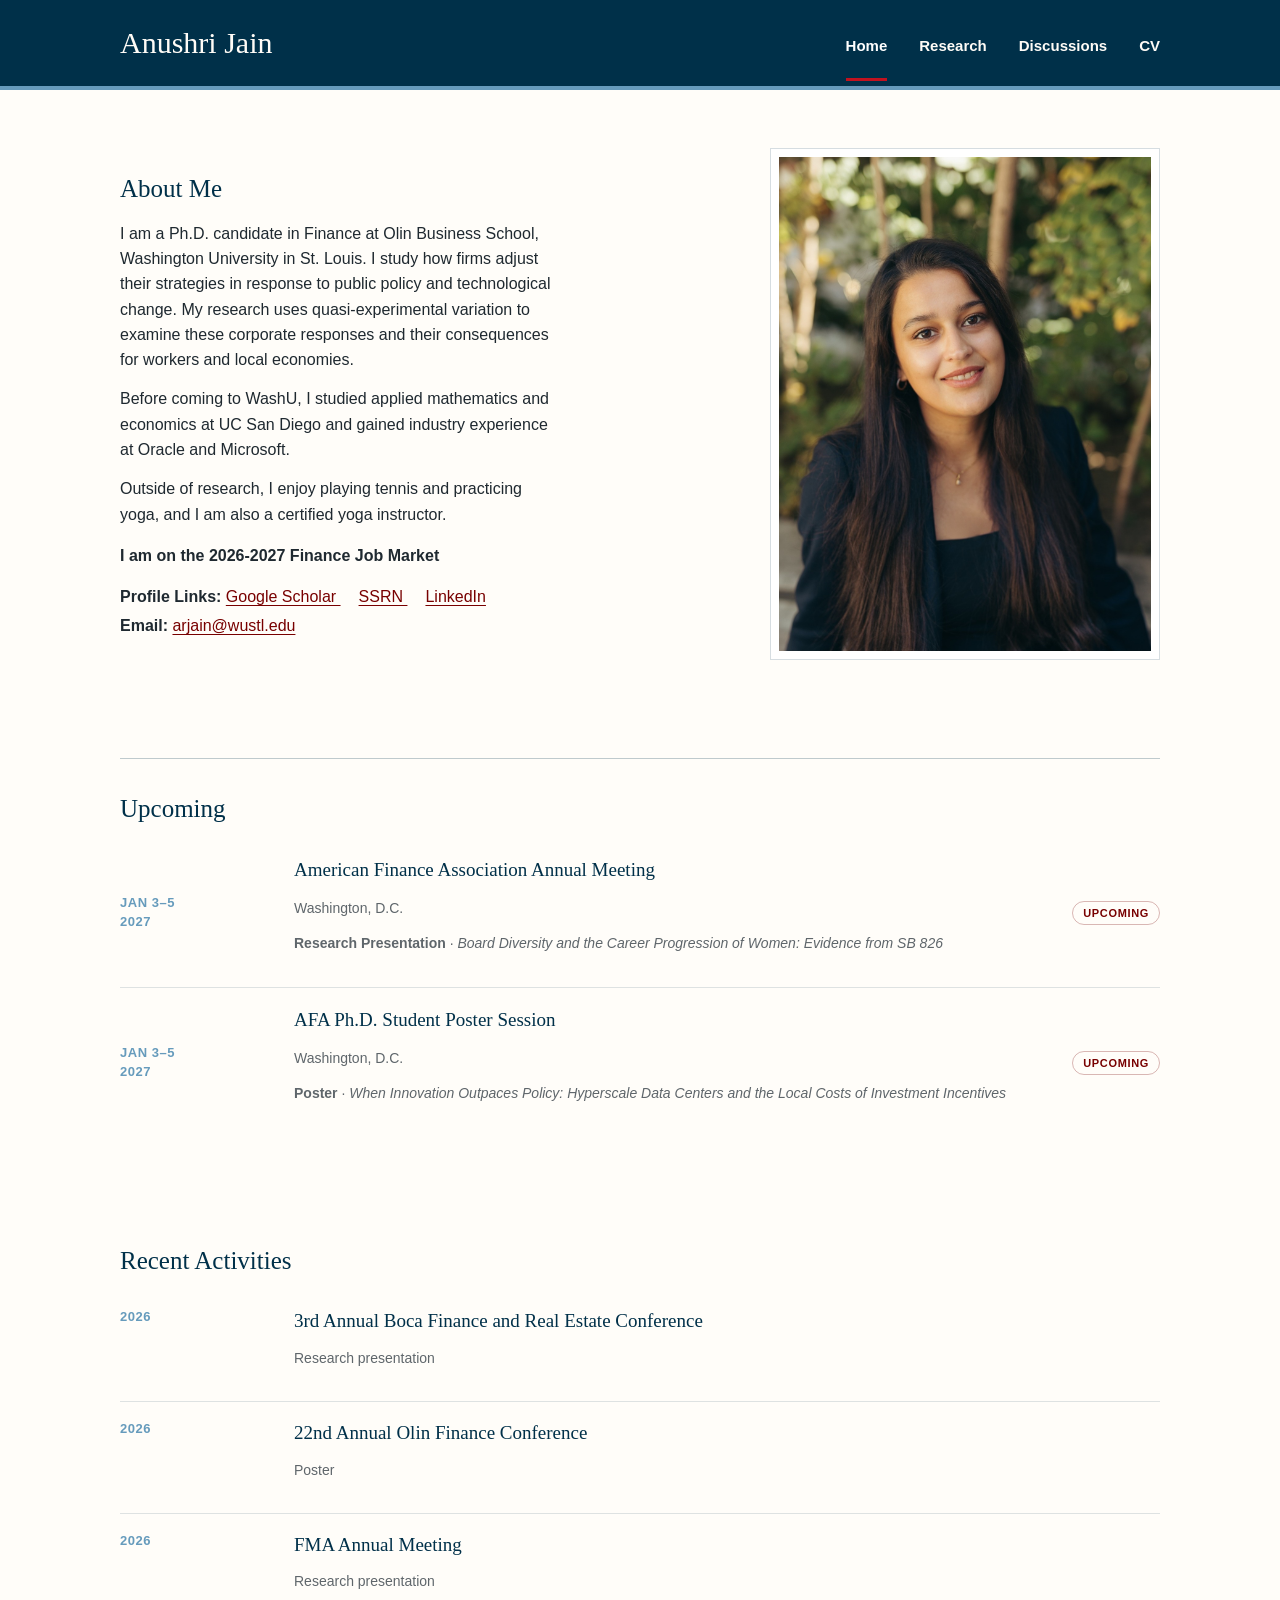
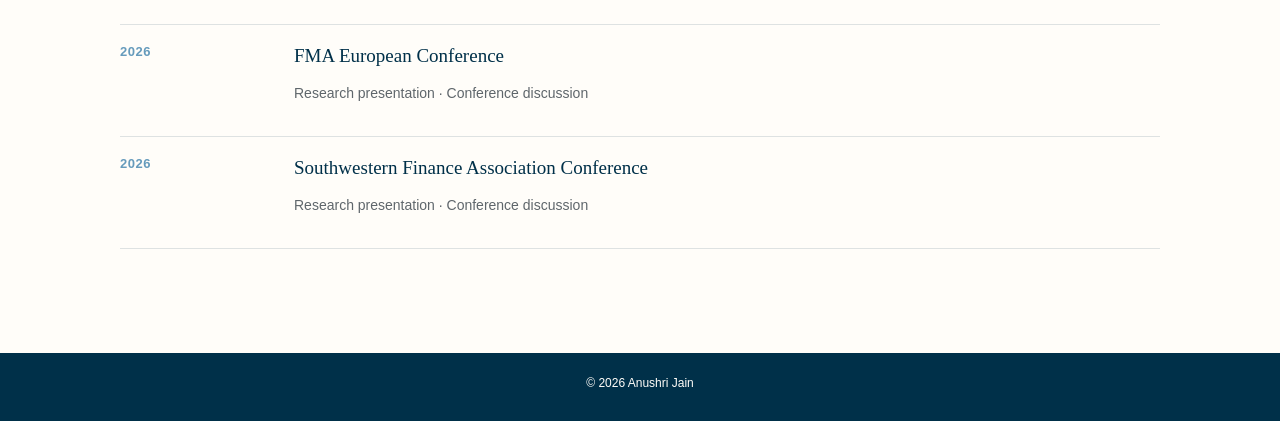
==== commit 3b6567f1: "Match recent conference activity formatting" ====
--- a/index.html
+++ b/index.html
@@ -490,7 +490,6 @@
         <div class="activity-item">
 
           <div class="activity-date">
-            Nov 13<br>
             2026
           </div>
 
@@ -501,16 +500,7 @@
             </p>
 
             <p class="activity-meta">
-              Boca Raton, Florida
-            </p>
-
-            <p class="activity-meta">
-              <strong>Research Presentation</strong>
-              ·
-              <em>
-                When Innovation Outpaces Policy:
-                Hyperscale Data Centers and the Local Costs of Investment Incentives
-              </em>
+              Research presentation
             </p>
 
           </div>
@@ -521,7 +511,6 @@
         <div class="activity-item">
 
           <div class="activity-date">
-            Nov 12<br>
             2026
           </div>
 
@@ -532,16 +521,7 @@
             </p>
 
             <p class="activity-meta">
-              Washington University in St. Louis
-            </p>
-
-            <p class="activity-meta">
-              <strong>Poster</strong>
-              ·
-              <em>
-                When Innovation Outpaces Policy:
-                Hyperscale Data Centers and the Local Costs of Investment Incentives
-              </em>
+              Poster
             </p>
 
           </div>
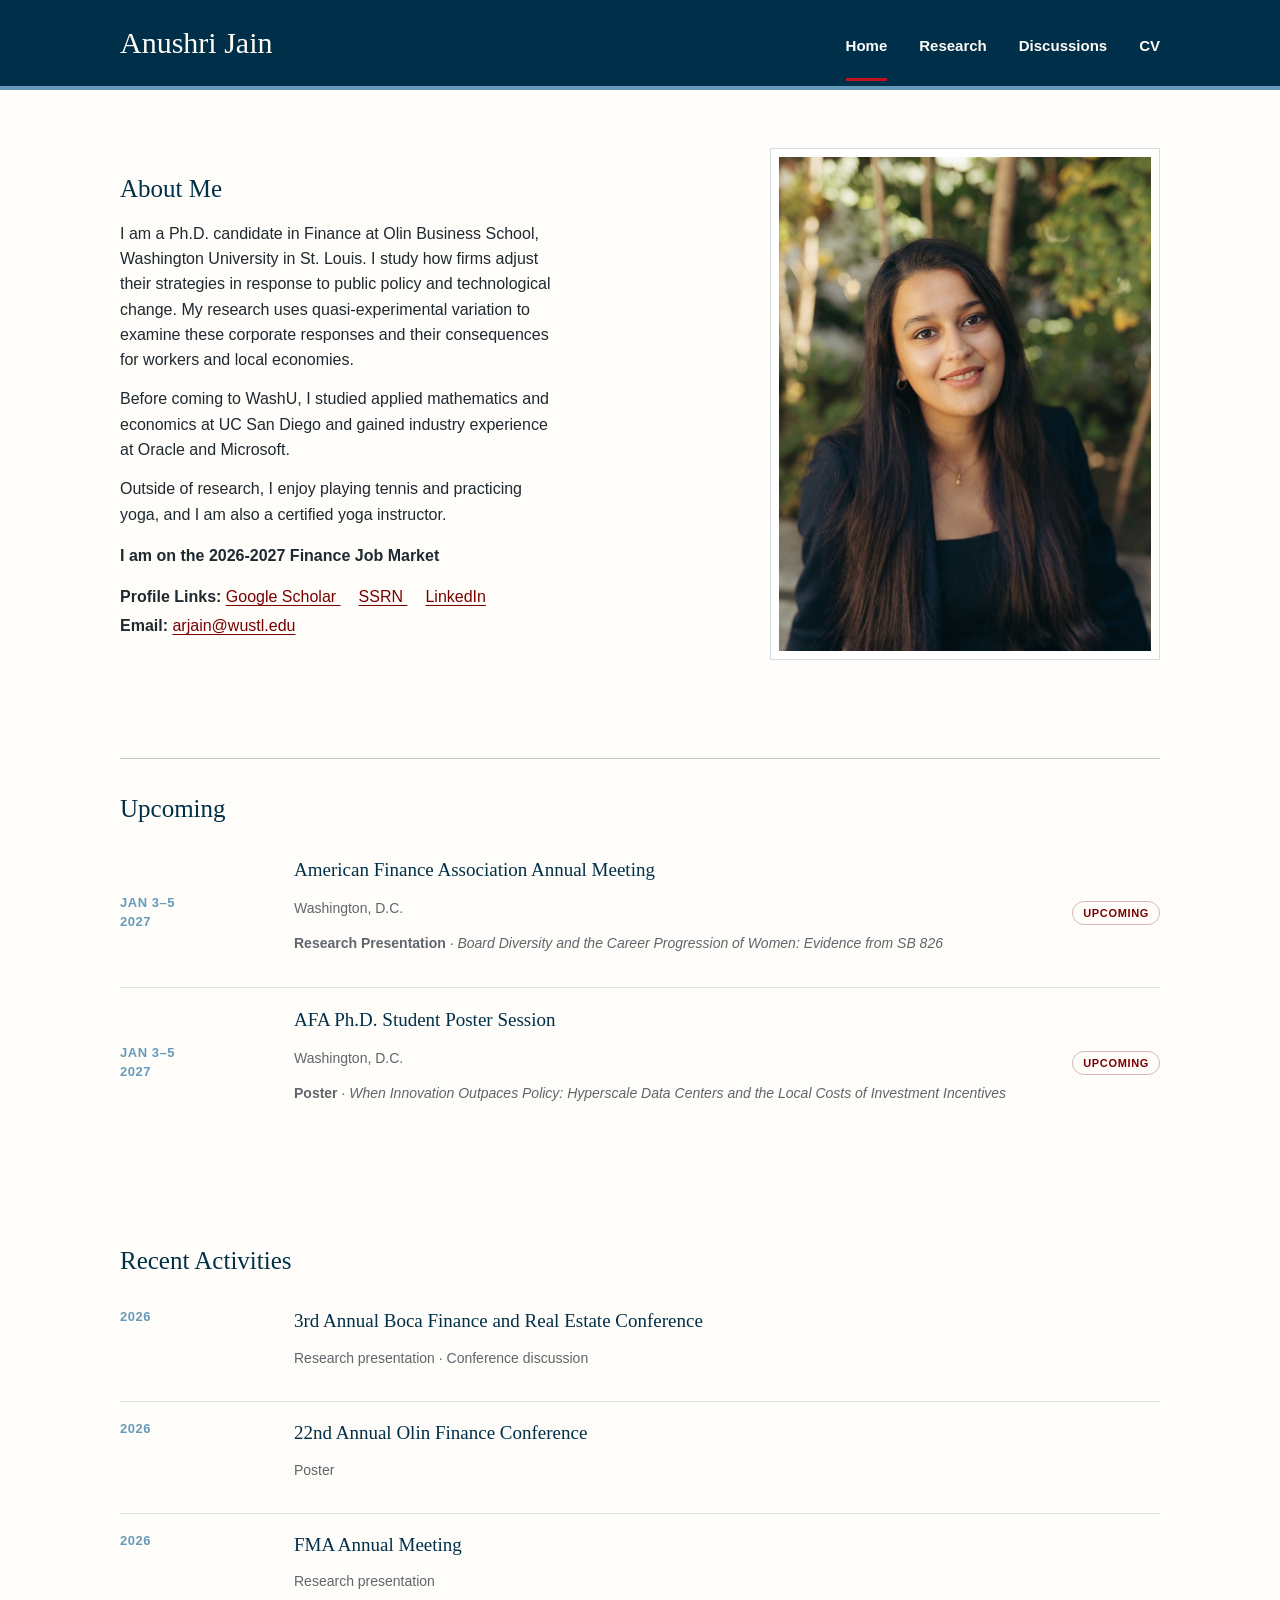
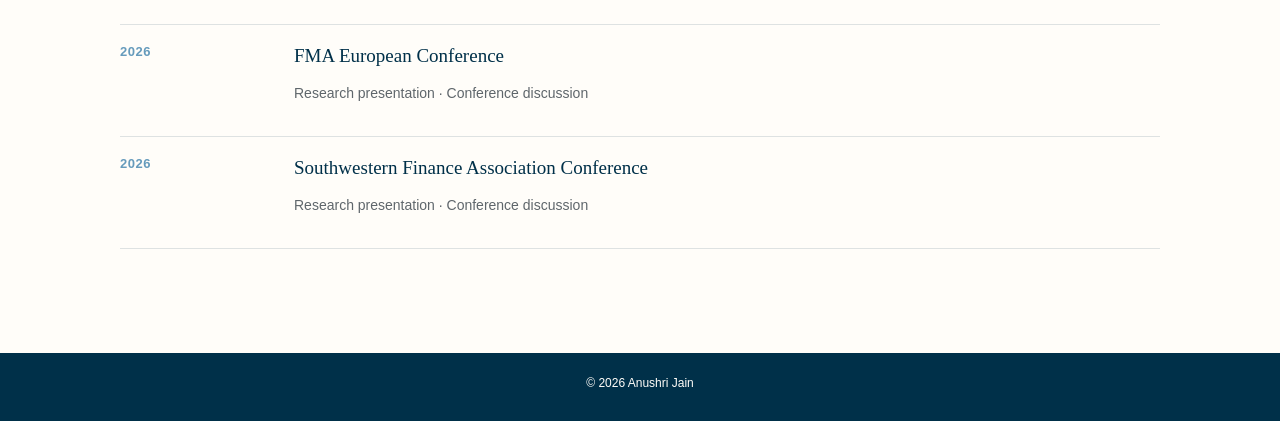
==== commit bb32e74f: "Add Boca conference discussion" ====
--- a/index.html
+++ b/index.html
@@ -500,7 +500,7 @@
             </p>
 
             <p class="activity-meta">
-              Research presentation
+              Research presentation · Conference discussion
             </p>
 
           </div>
